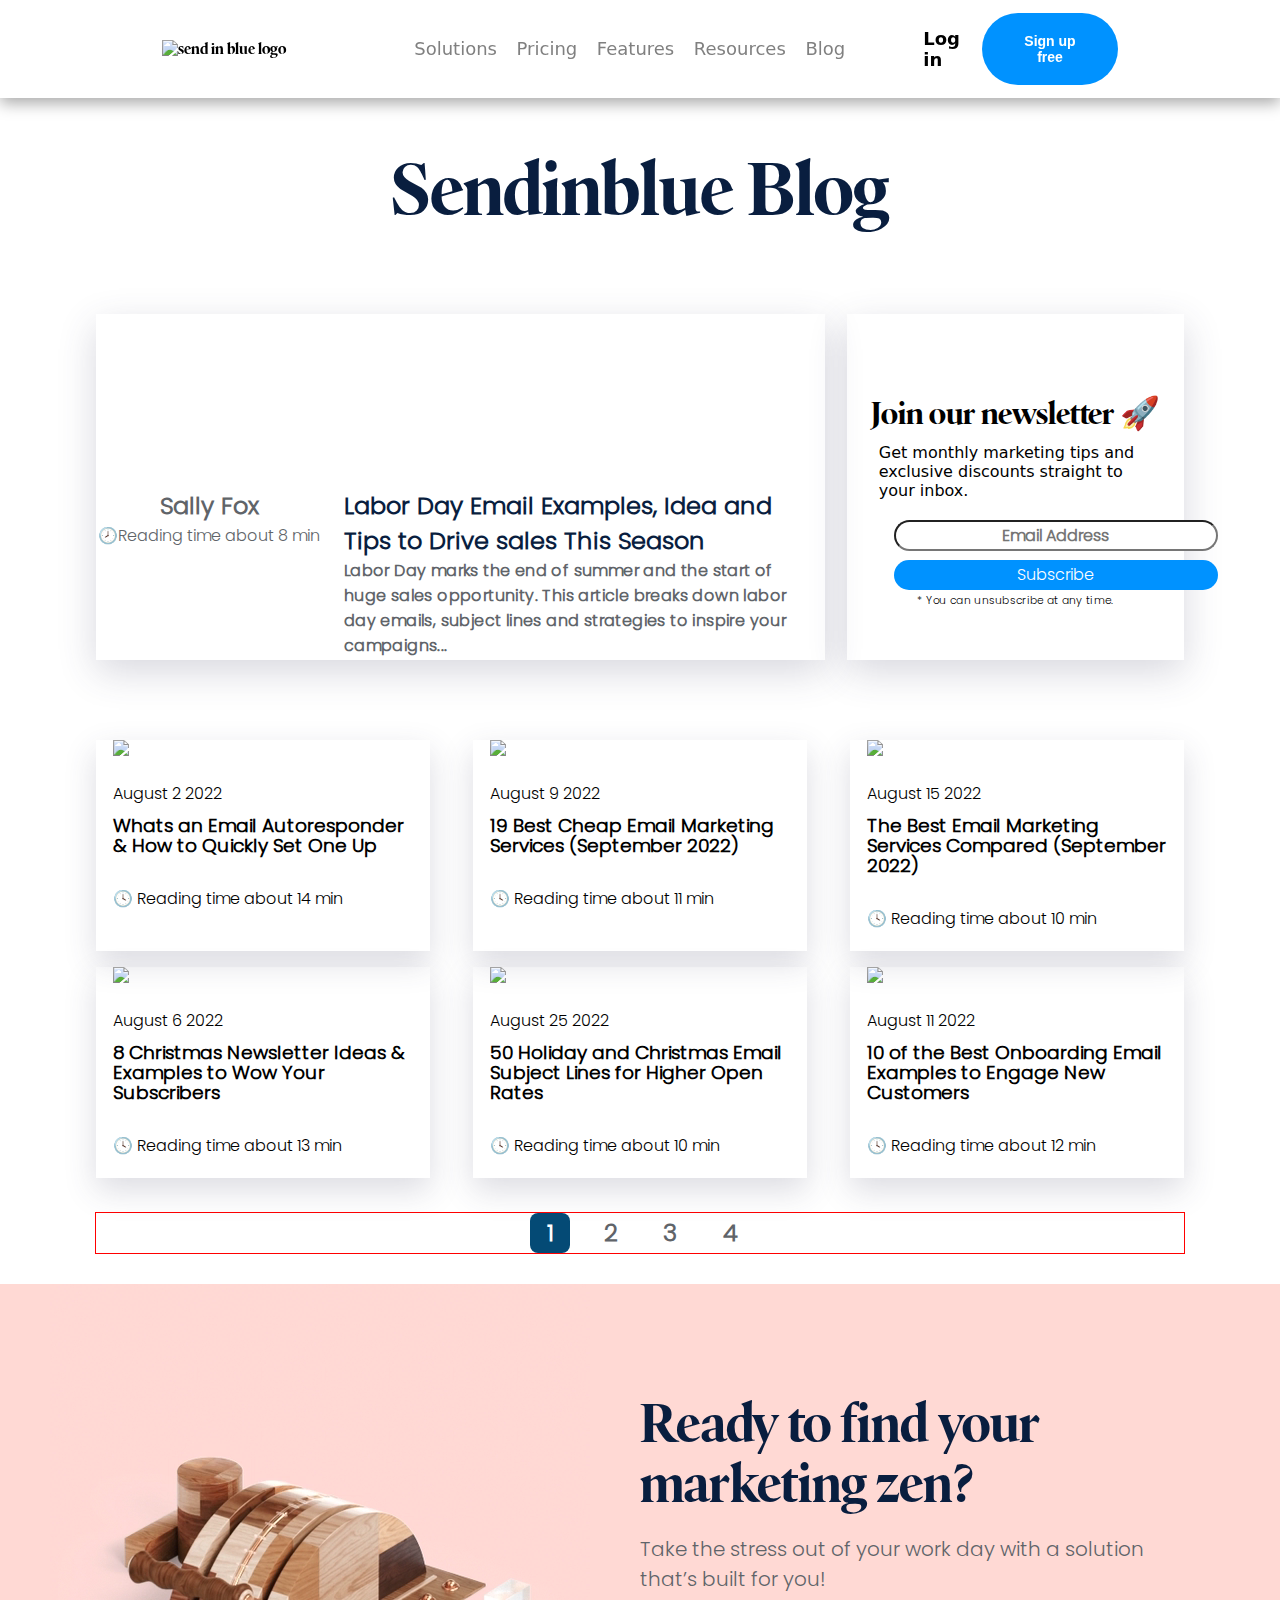
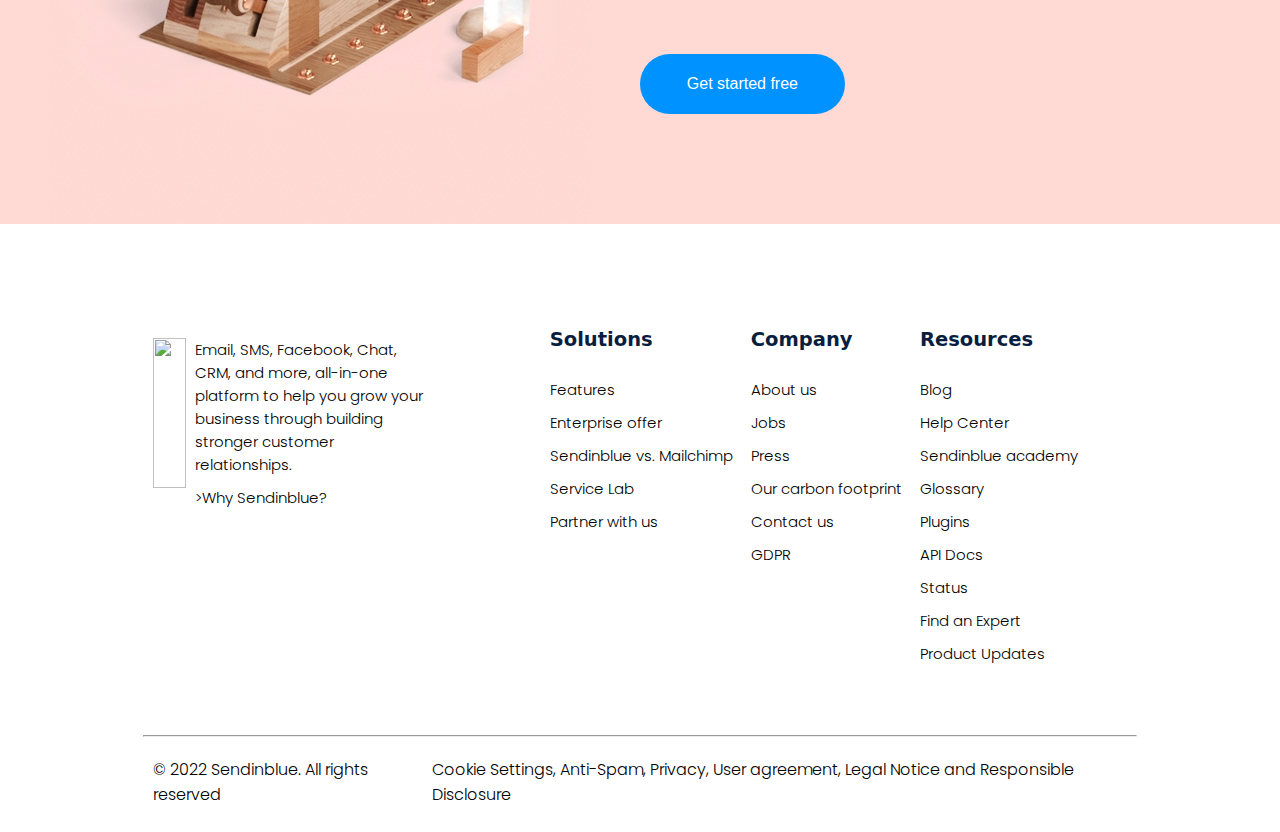
==== blog.html @ facff724 "ritesh day-4" ====
<!DOCTYPE html>
<html lang="en">
<head>
    <meta charset="UTF-8">
    <meta http-equiv="X-UA-Compatible" content="IE=edge">
    <meta name="viewport" content="width=device-width, initial-scale=1.0">
    <title>Document</title>
    <link rel="stylesheet" href="./Styles/header&footer.css">
    <link rel="stylesheet" href="./Styles/blog.css">
</head>
<body>
    <div id="navbar"></div>
    <div id="heading">
        <h1>Sendinblue Blog</h1>
    </div>

    <div id="top-section">
        <div id="top-section-child">
            <div id="rectangle-image"></div>
            <div id="profile">
                <div id="profile-image">
                    <img src="https://www.sendinblue.com/wp-content/uploads/2020/05/sally_fox_copywriter-96x96.jpg" alt="">
                    <h2>Sally Fox</h2>
                    <p>🕗Reading time about 8 min</p>
                </div>
                <div>
                    <h2 id="labor-day-heading">Labor Day Email Examples, Idea and Tips to Drive sales This Season</h2>
                    <p id="labor-day-para">Labor Day marks the end of summer and the start of huge sales opportunity. This article breaks down labor day emails, subject lines and strategies to inspire your campaigns...  </p>
                </div>
            </div>
        </div>
        <div id="top-section-child">
            
            <div id="newsletter">
                <div id="inbox-image">
                    <img src="https://www.sendinblue.com/wp-content/themes/sendinblue2019/assets/images/marketing-newsletter/form-mail-icon.png" alt="">
                </div>
                <h1>Join our newsletter 🚀</h1>
                <p>Get monthly marketing tips and exclusive discounts straight to your inbox.</p>
                <div id="email">
                    <input type="text" name="" id="" placeholder="Email Address">
                   <button id="subscribe">Subscribe</button>
                </div>
                <h6>* You can unsubscribe at any time.</h6>
            </div>
        </div>
    </div>

    <div id="articles"></div>
    <div id="show_buttons"></div>
    
    <div id="above-footer">
        <div id="above-footer-video">
            <video   muted autoplay preload="auto" > 
                <source src="./files/features1.mp4" type="video/mp4">
            </video>
        </div>
        <div id="above-footer-info">
            <div id="ready">Ready to find your marketing zen?</div>
            <div id="take-the-stress">Take the stress out of your work day with a solution that’s built for you!</div>
            <button id="above-footer-section-test-drive-button">Get started free</button>
        </div>
    </div>
    
    <div id="footer"></div>
</body>

</html>

<script src="./Scripts/blog.js" type="module"></script>
---- Styles/header&footer.css ----
@font-face {
    font-family: "sendinblue";
    src: url(../files/Nicholas\ Bold.ttf);
}

@font-face {
    font-family: "footer";
    src: url(../files/Poppins-Light.ttf);
}

body {
    font-family: "sendinblue", sans-serif;
}

* {
    margin: 0 0 0 0;
}
#navbar {
    display: flex;
    z-index: 100;
    background-color: white;
    justify-content: space-around;
    align-items: center;
    padding: 1% 10%;
    position: sticky;
    top: 0;
    box-shadow: rgba(0, 0, 0, 0.35) 0px 5px 15px;
}

#navbar>img {
    width: 17%;
}

#navbar>div {
    display: flex;
    justify-content: space-around;
    align-items: center;
}
#navbar p {
    font-size: 18px;
    font-family: system-ui, -apple-system, BlinkMacSystemFont, 'Segoe UI', Roboto, Oxygen, Ubuntu, Cantarell, 'Open Sans', 'Helvetica Neue', sans-serif;
}

#navbar>div:first-of-type {
    width: 44%;
    color: grey;   
}

#navbar>div:nth-of-type(2) {
    width: 19%;
    font-weight: 700;
}


#navbar button:hover {
    background-color: #044A75;
    cursor: pointer;
}

#navbar button {
    font-size: 14px;
    font-weight: 700;
    color: white;
    background-color: #0092FF;
    border: 0;
    padding: 20px 36px;
    border-radius: 40px;
    margin-left: 10PX;
}
#footer {
    padding: 4% 11.2% 2% 11.2%;
    font-family: "footer", sans-serif;
    position: relative;
    bottom: 0px;
}

#one {
    display: flex;
    justify-content: space-between;
}

#logof {
    width: 17%;
    display: block;
}

#socials {
    display: flex;
    width: 30%;

}

#socials>img {
    width: 12%;
    margin: 2px 5px;
}

#two {
    display: flex;
    margin: auto;
    margin-top: 5%;
}
#head {
    font-family: system-ui, -apple-system, BlinkMacSystemFont, 'Segoe UI', Roboto, Oxygen, Ubuntu, Cantarell, 'Open Sans', 'Helvetica Neue', sans-serif;
}
#two>div:nth-of-type(1) {
    display: flex;
    width: 40%;
}

#person {
    width: 60%;
    margin: 10px;
}

#two>div:nth-of-type(2) {
    display: flex;
    width: 40%;
}
#two p {
    margin-bottom: 10px;
    font-size: 15px;
}
#text {
    width: 60%;
    margin-top:10px;
    margin-left: 12px;
}
#two>div:nth-of-type(2) {
    justify-content: space-around;
    width: 55%;
    padding-bottom: 6%;
}

#three {
    display: flex;
    justify-content: space-between;
    margin-left: 10px;
    padding-top: 2%;
}
---- Styles/blog.css ----
@font-face {
    font-family: "sendinblue";
    src: url(../files/Nicholas\ Bold.ttf);
}

@font-face {
    font-family: "footer";
    src: url(../files/Poppins-Light.ttf);
}



#heading {
    width: 100%;
    /* border: 1px solid red; */
    margin: auto;
    margin-top: 50px;
}
#heading >h1 {
    
    text-align: center;
    font-size: 75px;
    color: #091E3F;
}

#top-section {
    width: 85%;
    margin: auto;
    margin-top: 80px;
    /* border: 1px solid red; */
    display: grid;
    grid-template-columns: 67% 31%;
    gap: 2%;
}
#newsletter-background {
    width: 100%;
}

#top-section-child {
    /* border: 1px solid violet; */
    height: 346px;
    box-shadow: 0 12px 36px 0 rgb(59 59 97 / 20%);
}

#top-section-child:nth-child(2) {
    background: url(https://www.sendinblue.com/wp-content/themes/sendinblue2019/assets/images/marketing-newsletter/form-background.png);
    background-size: 100% ;
}

#top-section-child:nth-child(1)>div {
    height: 50%;
}

#rectangle-image{
    /* object-fit: cover;
    object-position: 50% 50%; */
    background: url(https://www.sendinblue.com/wp-content/uploads/2021/07/Labor-day-email.png); 
    background-size: 100% 180% ; 
}

#profile {
    display: grid;
    grid-template-columns: 31% 66%;
    gap: 3%;
    place-content: center;
}
#profile>div {

    /* border: 1px solid rgb(105, 158, 255); */
    margin: auto;
    width: 100%;
    height: 100%;
    font-family: footer;
}
#profile-image>img{
    display: grid;
    border-radius: 50%;
    display: block;
    margin: auto;
}
#profile-image>h2{
    text-align: center;
    color: #606469;
}
#profile-image>p{
    text-align: center;
    color: #606469;
}
#labor-day-heading{
    color: #091E3F;
}
#labor-day-para {
    width: 95%;
    font-weight: bold;
    letter-spacing: 0.4px;
    color: #606469;
}

#newsletter {
    width: 90%;
    /* border: 1px solid red; */
    margin: auto;
    background-color: white;
    margin-top: -30px;
}
#inbox-image {
    
    width: 80px;
    height: 60px;
    /* border: 1px solid red; */
    margin: auto;
    border-top-left-radius: 50%;
    border-top-right-radius: 50%;
    background-color: white;
    margin-top: 10px;
    position: absolute;
    top: 313px;
    right: 18%;
}

#inbox-image>img{
    width: 60%;
    display: block;
    margin: auto;
    margin-top: 10px;
    margin-left: 20px;
}

#newsletter>h1{
    padding-top: 30px;
    width: 100%;
    /* border: 1px solid red; */
    text-align: center;
    margin-top: 80px;
}
#newsletter p {
    width: 90%;
    font-family: system-ui, -apple-system, BlinkMacSystemFont, 'Segoe UI', Roboto, Oxygen, Ubuntu, Cantarell, 'Open Sans', 'Helvetica Neue', sans-serif;
    margin: auto;
    margin-top: 10px;
}


#email {
    display: grid;
    width: 80%;
    margin: auto;
    margin-top: 20px;
    gap: 15%;
}
#email>input , #subscribe {
    border-radius: 16px;
    height: 25px;
    text-align: center;
    font-family: footer;
    font-size: 16px;
    font-weight: bold;
}

#subscribe {
    font-weight: normal;
    height: 30px;
    background-color:  #0092FF;
    color: white;
    border: 0px;
    font-family: footer;
    font-size: 16px;
}
h6{
    width: 100%;
    font-family: footer;
    letter-spacing: 0.3px;
    text-align: center;
    margin-top: 12px;
    font-weight: lighter;
    color: black;
    padding-bottom: 10px;
}

#articles{
    width: 85%;
    margin: auto;
    display: grid;
    grid-template-columns: repeat(3,1fr);
    gap: 4%;
    font-family: footer;
    margin-top: 80px;
    padding-bottom: 50px;
}

#articles img{
    width: 90%;
    /* border: 1px solid red; */
    display: block;
    margin: auto;
}    
#articles> div{
    box-shadow: 0 12px 30px 0 rgb(59 59 97 / 18%);
}

#articles img:hover{
    transition-duration: 1.5s;
    width: 100%;

    /* border: 1px solid rebeccapurple; */
}
#card_info{
    width: 90%;
    margin: auto;
}
#card-heading {
    line-height: 20px;
    margin-top: 10px;
    margin-bottom: 30px;
}
#card-reading-time{
    margin-bottom: 20px;
}
#card-date{
    margin-top: 25px;
}
#card-image{
    width: 100%;
}

@media screen and (min-width: 500px) and (max-width: 1200px) {
    #top-section{
        display: grid;
        grid-template-columns: 1fr;
    }
    #top-section-child:nth-child(2){
        width: 65%;
        margin: auto;
        margin-top: 40px;
    }
    #articles{
        grid-template-columns: 1fr;
        padding-bottom: 500px;
    }
    #above-footer {
        display: grid;
        grid-template-columns: 1fr;
    }

    #above-footer-section-test-drive-button{
        width: 190%;
    }
}

#footer{
    display: block;
    /* margin-top: 700px; */
}

#show_buttons{
    width: 85%;
    border: 1px solid red;
    margin: auto;
    display: flex;
    place-content: center;
    gap: 20px;
    /* margin-top: 80px; */
}

#paginate_button{
    height: 40px;
    width: 40px;
    border: none;
    background: none;
    color: #606469;
    font-family: footer;
    font-weight: bolder;
    border-radius: 8px;
    font-size: x-large;
}

#above-footer {
    width: 100%;
    background-color: #FFD9D4;
    display: grid;
    grid-template-columns: repeat(2,1fr);
    margin-top: 30px;
}

#above-footer-video{
    display: grid;
    justify-content: center;
}
#above-footer-video>iframe {
    width: 120%;
}
#ready {
    font-size: 54px;
    color: #091E3F;
    font-family: sendinblue;
    margin-bottom: 20px;
    line-height: 60px;
}

#take-the-stress {
    font-size: 20px;
    font-family: footer;
    color: #606469;
}
#above-footer-info {
    width: 80%;
    display: grid;
    place-content: center;
}
#above-footer-section-test-drive-button {
    margin-top: 40px;
    margin-top: 60px;
    width: 40%;
    height: 60px;
    background-color: #0092FF;
    border: none;
    border-radius: 30px;
    font-size: 16px;
    line-height: 22px;
    color: #FFF;
    font-family: sans-serif;
}

#above-footer-section-test-drive-button:hover{
    background-color: #091E3F;
}
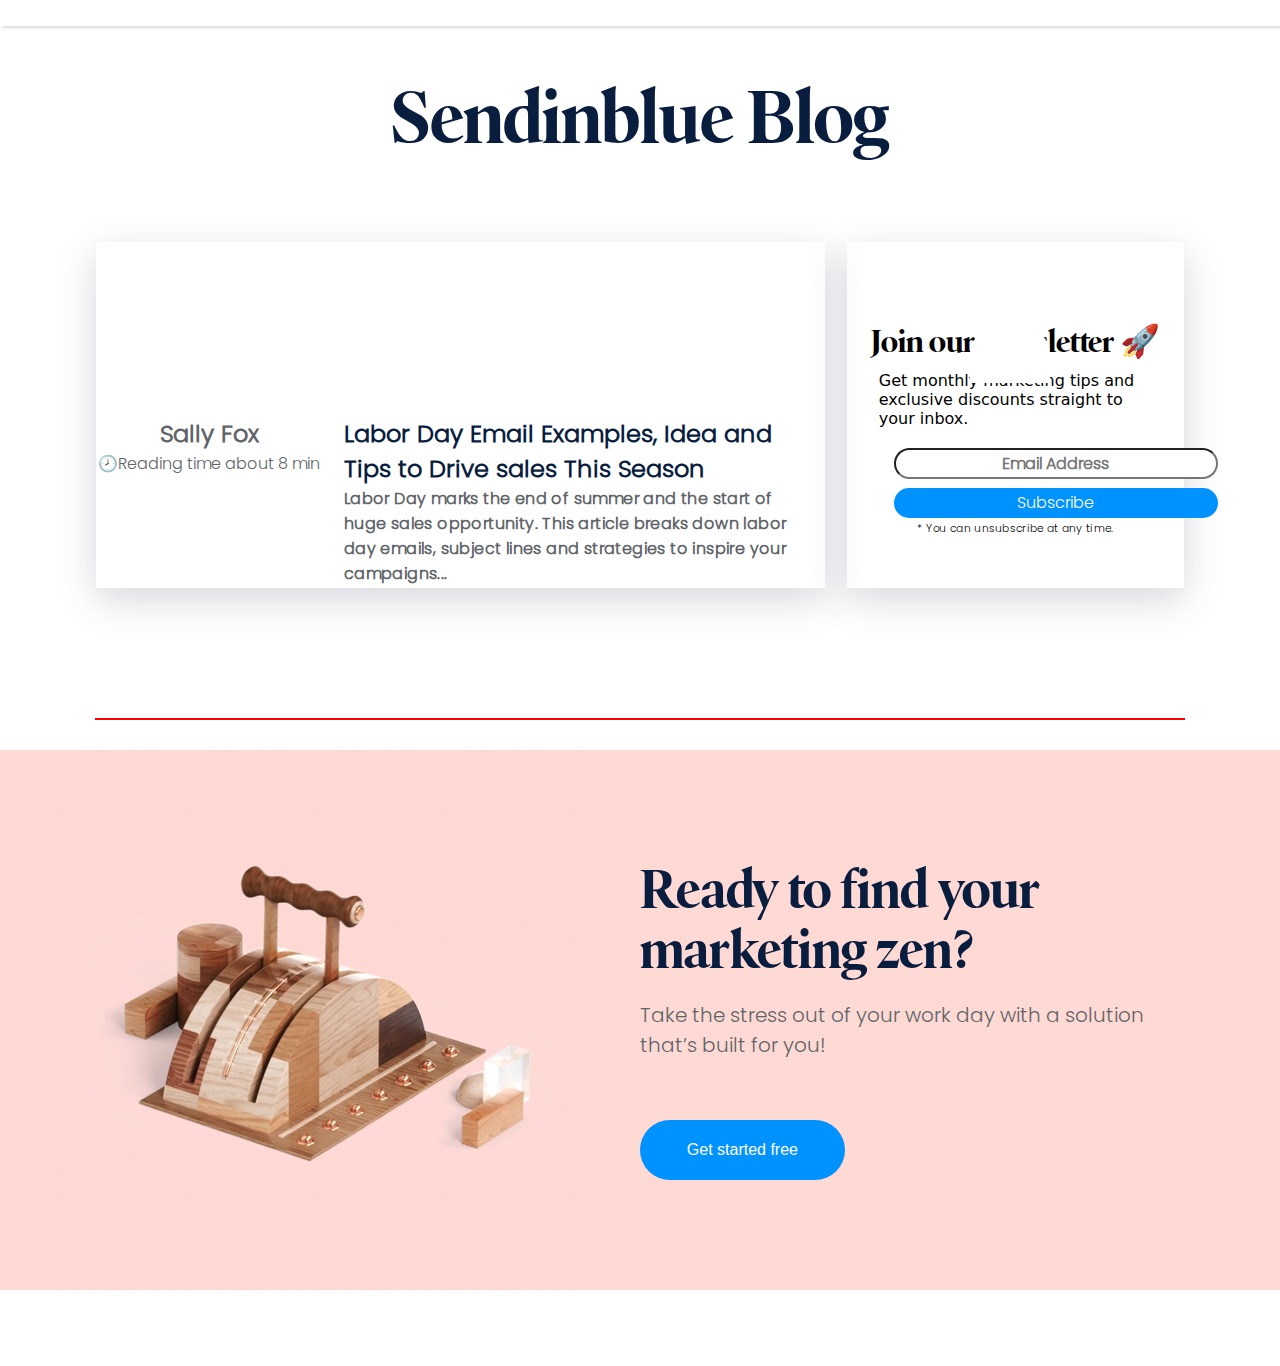
==== commit d5b4ecdf: "some modifications" ====
--- a/blog.html
+++ b/blog.html
@@ -66,5 +66,24 @@
 </body>
 
 </html>
+<script type="module">
+    import navbar from "./Components/exNavbar.js"
+    import footer from "./Components/exFooter.js"
+    import navbarworks from "../Components/navbarcontrols.js"
+    import navbarLogout from "../Components/navbarfunc.js"
 
+
+    let navbar1 = document.getElementById("navbar");
+    navbar1.innerHTML = navbar();
+    let footer1 = document.getElementById("footer");
+    footer1.innerHTML = footer();
+
+    navbarworks();
+    navbarLogout();
+
+    document.getElementById("blog").style.textDecoration = "underline";
+    document.getElementById("blog").style.color = "#091e3f";
+    document.getElementById("blog").style.fontWeight = "600";
+
+</script>
 <script src="./Scripts/blog.js" type="module"></script>--- a/Styles/header&footer.css
+++ b/Styles/header&footer.css
@@ -24,7 +24,8 @@
     padding: 1% 10%;
     position: sticky;
     top: 0;
-    box-shadow: rgba(0, 0, 0, 0.35) 0px 5px 15px;
+    /* box-shadow: rgba(0, 0, 0, 0.35) 0px 5px 15px; */
+    box-shadow: rgba(0, 0, 0, 0.15) 2.4px 2.4px 3.2px;
 }
 
 #navbar>img {
@@ -51,7 +52,6 @@
     font-weight: 700;
 }
 
-
 #navbar button:hover {
     background-color: #044A75;
     cursor: pointer;
@@ -63,10 +63,11 @@
     color: white;
     background-color: #0092FF;
     border: 0;
-    padding: 20px 36px;
+    padding: 10% 15%;
     border-radius: 40px;
     margin-left: 10PX;
 }
+
 #footer {
     padding: 4% 11.2% 2% 11.2%;
     font-family: "footer", sans-serif;
@@ -137,4 +138,14 @@
     justify-content: space-between;
     margin-left: 10px;
     padding-top: 2%;
+}
+
+.hover:hover {
+    cursor: pointer;
+    text-decoration: underline;
+}
+
+.hmpagebtn:hover {
+    background-color: #044A75;
+    cursor: pointer;
 }